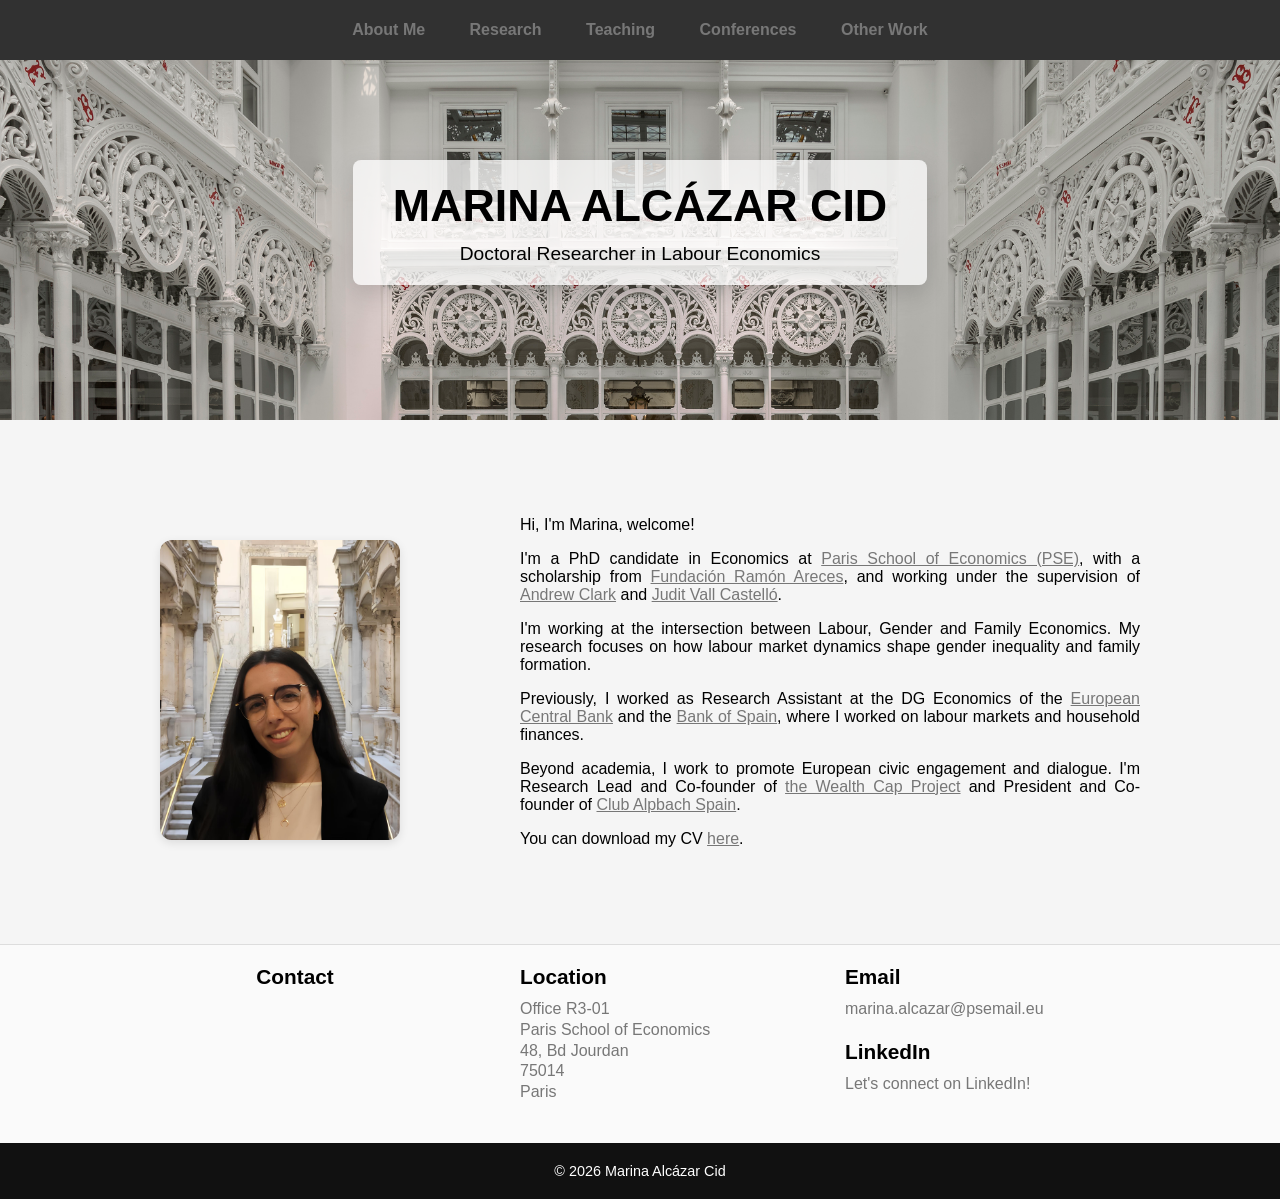
==== index.html @ e2432ca4 "Add files via upload Initial website" ====
<!DOCTYPE html>
<html lang="en">
<head>
    <meta charset="UTF-8">
    <meta name="viewport" content="width=device-width, initial-scale=1.0">
    <link rel="icon" type="image/png" href="images/logo.png">
    <title>Marina Alcázar Cid</title>
    <meta name="description" content="I'm a PhD candidate in Economics at Paris School of Economics. I'm working at the intersection between Labour, Gender and Family Economics. My research focuses on how labour market dynamics shape gender inequality and family formation.">
    <link rel="stylesheet" href="style.css">
</head>
<body>

    <nav>
        <a href="index.html">About Me</a>
        <a href="research.html">Research</a>
        <a href="teaching.html">Teaching</a>
        <a href="conferences.html">Conferences</a>
        <a href="other-work.html">Other Work</a>
    </nav>

    <header>
         <div class="header-box">
        <h1>MARINA ALCÁZAR CID</h1>
        <p>Doctoral Researcher in Labour Economics</p>
        </div>
    </header>

<div class="about-container">

    <aside class="sidebar">

        <img src="images/foto corp.jpg" alt="Marina Alcázar" class="profile-pic">

    </aside>

    <main class="about-content">

        <p>Hi, I'm Marina, welcome!</p>

        <p>I'm a PhD candidate in Economics at
            <a href="https://www.parisschoolofeconomics.eu/en/persons/marina-alcazar-cid/" target="_blank" rel="noopener noreferrer">Paris School of Economics (PSE)</a>,
            with a scholarship from
            <a href="https://www.fundacionareces.es/fundacionareces/es/" target="_blank" rel="noopener noreferrer">Fundación Ramón Areces</a>,
            and working under the supervision of
            <a href="https://www.parisschoolofeconomics.com/clark-andrew/" target="_blank" rel="noopener noreferrer">Andrew Clark</a> and
            <a href="https://www.juditvall.com/" target="_blank" rel="noopener noreferrer">Judit Vall Castelló</a>.
        </p>

        <p>I'm working at the intersection between Labour, Gender and Family Economics. My research focuses on how labour market dynamics shape gender inequality and family formation.</p>

        <p>Previously, I worked as Research Assistant at the DG Economics of the
            <a href="https://www.ecb.europa.eu/home/html/index.en.html" target="_blank" rel="noopener noreferrer">European Central Bank</a>
            and the
            <a href="https://www.bde.es/wbe/en/" target="_blank" rel="noopener noreferrer">Bank of Spain</a>,
            where I worked on labour markets and household finances.
        </p>

        <p>Beyond academia, I work to promote European civic engagement and dialogue. I'm Research Lead and Co-founder of
            <a href="https://wealthcapproject.org/" target="_blank" rel="noopener noreferrer">the Wealth Cap Project</a>
            and President and Co-founder of
            <a href="https://clubalpbachspain.org/" target="_blank" rel="noopener noreferrer">Club Alpbach Spain</a>.
        </p>

        <p>
            You can download my CV
            <a href="CV_2026_AlcazarCid.pdf" target="_blank" rel="noopener noreferrer">here</a>.
        </p>

    </main>

</div>

<footer class="footer">

    <div class="footer-container">

        <div class="footer-title">
            <h2>Contact</h2>
        </div>

        <div class="footer-column">
            <h3>Location</h3>

            <p>
                Office R3-01<br>
                Paris School of Economics<br>
                48, Bd Jourdan<br>
                75014<br>
                Paris
            </p>
        </div>

        <div class="footer-column">
            <h3>Email</h3>

            <p>
                <a href="mailto:marina.alcazar@psemail.eu">
                    marina.alcazar@psemail.eu
                </a>
            </p>

            <h3 class="footer-subheading">LinkedIn</h3>

             <p>
                <a href="https://www.linkedin.com/in/marina-alcazar-cid/"
                 target="_blank"
                 rel="noopener noreferrer">
                 Let's connect on LinkedIn!
                </a>
             </p>

        </div>

    </div>

    <div class="copyright">
        © 2026 Marina Alcázar Cid
    </div>

</footer>

</body>
</html>
---- style.css ----
body {
    margin: 0;
    font-family: Arial, Helvetica, sans-serif;
    background: #f5f5f5;
    color: black;
}

/* ==========================
   HEADER
========================== */

header {
    margin-top: 60px;

    background-image: url("images/bde.jpg");
    background-size: cover;
    background-position: top center;
    background-repeat: no-repeat;

    color: black;
    text-align: center;
    height: 160px;
    padding: 100px 0;
}

.header-box {
    display: inline-block;

    background: rgba(255, 255, 255, 0.75);

    padding: 20px 40px;

    border-radius: 8px;

    box-shadow: 0 8px 25px rgba(0, 0, 0, 0.15);
}

.header-box h1 {
    margin: 0;
    font-size: 2.8rem;
    color: black;
}

.header-box p {
    margin-top: 12px;
    margin-bottom: 0;

    color: black;

    font-size: 1.2rem;

    text-align: center;
}

/* ==========================
   MAIN CONTENT
========================== */

section {
    max-width: 900px;
    margin: 10px auto;
    padding: 20px;
}

.project {
    background: white;
    padding: 20px;
    border-radius: 10px;
    box-shadow: 0 3px 10px rgba(0,0,0,.1);

    text-align: justify;

    margin-bottom: 30px;   /* Space between boxes */
}

/* ==========================
   NAVIGATION
========================== */

nav {
    background-color: rgba(0, 0, 0, 0.8);
    position: fixed;
    top: 0;
    width: 100%;
    padding: 21px 0;
    text-align: center;
    z-index: 1000;
}

nav a {
    color: white;
    text-decoration: none;
    margin: 0 20px;
    font-weight: bold;
    transition: color 0.3s;
}

nav a:hover {
    color:  rgba(0, 0, 0, 0.8);
}

/* ==========================
    ABOUT ME
========================== */

.about-container {
    display: flex;
    max-width: 1000px;
    margin: 80px auto;
    gap: 100px;
    align-items: flex-start;
    text-align: justify;
}

.sidebar {
    width: 280px;
    text-align: center;
}

.about-content {
    flex: 1;
    text-align: justify;
}

.about-content h2 {
    margin-top: 0;
    margin-bottom: 20px;

    font-size: 2rem;
    font-weight: 400;
    color: #333;
}

.profile-pic {
    width: 240px;
    height: 300px;

    object-fit: cover;

    border-radius: 12px;          /* Rounded corners instead of a circle */

    box-shadow: 0 3px 10px rgba(0,0,0,.1);

    margin-top: 40px;
}

/* ==========================
   FOOTER
========================== */

.footer {
    margin-top: 20px;
    background: #fafafa;
    border-top: 1px solid #ddd;
}

/* Main footer container */
.footer-container {

    max-width: 1000px;
    margin: 0 auto;
    padding: 20px 0;

    display: grid;

    /* Contact | Location | Email */
    grid-template-columns: 350px 1fr 1fr;

    column-gap: 30px;

    align-items: start;
}

/* Contact column */
.footer-title {
    display: flex;
    justify-content: center;
    align-items: flex-start;

    transform: translateX(-20px);
}

/* All three headings have the same style */
.footer-title h2,
.footer-column h3 {
    margin: 0 0 10px 0;

    font-size: 1.3rem;
    font-weight: bold;
    color: black;

}

/* Footer text */
.footer-column p {
    margin: 0 0 20px 0;
    line-height: 1.3rem;
    color: #777;
    text-align: left;
}

/* Footer links */
.footer-column a {
    color: #777;
    text-decoration: none;
}

.footer-column a:hover {
    text-decoration: underline;
}

/* Copyright bar */

.copyright {
    background: #111;
    color: white;

    text-align: center;

    padding: 20px;

    font-size: 0.9rem;
}

/* ==========================
   SIDEBAR LINKS
========================== */

a,
a:visited,
a:hover,
a:active {
    color: #777 !important;
}

/* ==========================
   MOBILE
========================== */

@media (max-width: 768px) {

    /* ---------- General ---------- */

    body {
        font-size: 0.7rem;
        line-height: 1.6;
    }

    h2 {
        font-size: 1.2rem;
        font-weight: bold;
    }

    h3 {
        font-size: 0.9rem;
        font-weight: bold;
    }

    p,
    li {
        font-size: 0.7rem;
    }

    section {
        max-width: 100%;
        margin: 30px auto;
        padding: 0 30px;
    }

    /* ---------- Navigation ---------- */

    nav {
        padding: 12.2px 10px;      /* thinner navbar */
        display: flex;
        flex-wrap: wrap;
        justify-content: center;
        gap: 5px 20px;          /* row gap | column gap */
        line-height: 1.2;
    }

    nav a {
        flex: 0 0 28%;          /* three items per row */
        text-align: center;
        margin: 0;
        font-size: 0.8rem;
        white-space: nowrap;
    }

    /* ---------- Header ---------- */

   header {
        height: 160px;
        padding: 0;

        display: flex;
        justify-content: center;
        align-items: flex-start;

        background-position: top;
        background-size: cover;
    }

    .header-box {
        width: 80%;
        max-width: 280px;
        margin: 0 auto;
        padding: 10px 16px;
        text-align: center;
        margin-top: 30px;
    }

    .header-box h1 {
        font-size: 1.4rem !important;
        margin: 0 0 6px;
        text-align: center;
    }

    .header-box p {
        font-size: 0.7rem !important;
        line-height: 1.2;
        margin: 0;
        text-align: center;
    }

    /* ---------- About Me ---------- */

    .about-container {
        flex-direction: column;
        gap: 35px;
        margin: 40px auto;
    }

    .sidebar {
        width: 100%;
        display: flex;
        justify-content: center;
        padding-top: 0;
    }

    .profile-pic {
        width: 220px;
        height: auto;
        margin-top: 0;
    }

    .about-content {
        width: 100%;
        max-width: 500px;
        margin: 0 auto;
        padding: 0 35px;
        box-sizing: border-box;
    }

    .about-content h2 {
        text-align: center;
        margin-bottom: 25px;
    }

    /* ---------- Projects ---------- */

    .project {
        padding: 22px;
        margin-bottom: 25px;
    }

    .project h3 {
        font-size: 0.7rem;
    }

    .project p,
    .project li {
        font-size: 0.7rem;
    }

    /* ---------- Footer ---------- */

    .footer-container {
        grid-template-columns: 1fr;
        row-gap: 15px;
        padding: 20px 30px;
    }

    .footer-title {
    display: flex;
    justify-content: flex-start;

    transform: translateX(+1px);
    }

    .footer-title h2 {
    margin: 0 0 12px 0;
    text-align: left;
    }

    .footer-column h3 {
        font-size: 0.7rem;
    }

    .footer-column p,
    .footer-column a {
        font-size: 0.7rem;
    }

    .copyright {
        padding: 18px;
        font-size: 0.7rem;
    }

}
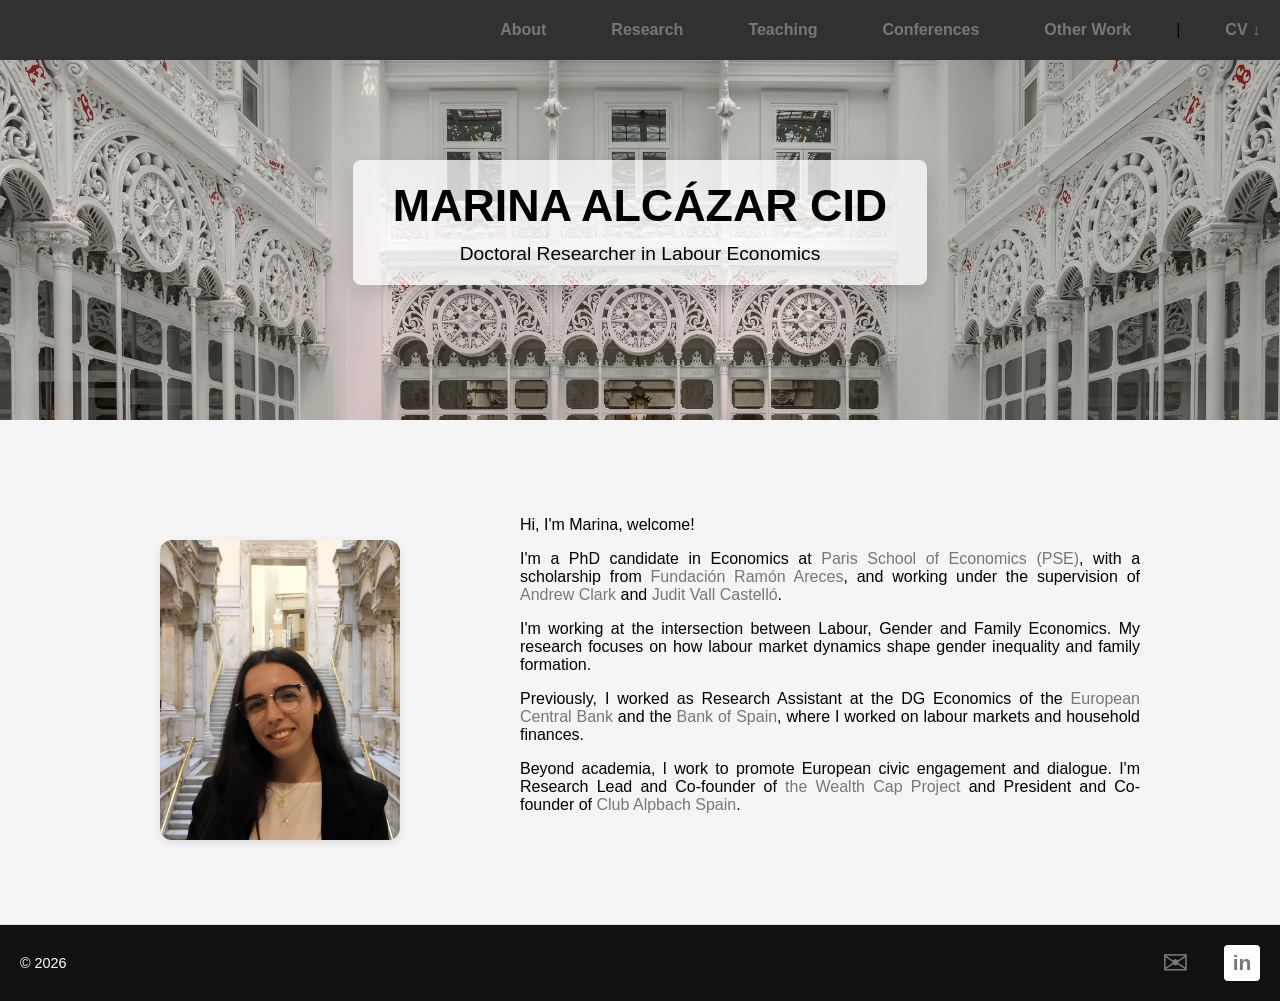
==== commit 0ffcda03: "Add files via upload" ====
--- a/index.html
+++ b/index.html
@@ -7,16 +7,23 @@
     <title>Marina Alcázar Cid</title>
     <meta name="description" content="I'm a PhD candidate in Economics at Paris School of Economics. I'm working at the intersection between Labour, Gender and Family Economics. My research focuses on how labour market dynamics shape gender inequality and family formation.">
     <link rel="stylesheet" href="style.css">
+    <link rel="stylesheet" href="https://cdnjs.cloudflare.com/ajax/libs/font-awesome/6.5.0/css/all.min.css">
 </head>
 <body>
 
-    <nav>
-        <a href="index.html">About Me</a>
-        <a href="research.html">Research</a>
-        <a href="teaching.html">Teaching</a>
-        <a href="conferences.html">Conferences</a>
-        <a href="other-work.html">Other Work</a>
-    </nav>
+<nav class="navigation">
+    <a class="site-name"></a>
+
+    <a href="#about" class="nav-link active">About</a>
+    <a href="#research" class="nav-link">Research</a>
+    <a href="#teaching" class="nav-link">Teaching</a>
+    <a href="#conferences" class="nav-link">Conferences</a>
+    <a href="#other-work" class="nav-link">Other Work</a>
+
+    <span class="nav-separator">|</span>
+
+    <a href="CV_2026_AlcazarCid.pdf" class="cv-link" download>CV ↓</a>
+</nav>
 
     <header>
          <div class="header-box">
@@ -61,61 +68,30 @@
             <a href="https://clubalpbachspain.org/" target="_blank" rel="noopener noreferrer">Club Alpbach Spain</a>.
         </p>
 
-        <p>
-            You can download my CV
-            <a href="CV_2026_AlcazarCid.pdf" target="_blank" rel="noopener noreferrer">here</a>.
-        </p>
-
     </main>
 
 </div>
 
 <footer class="footer">
 
-    <div class="footer-container">
+<div class="copyright">
+    © 2026 
 
-        <div class="footer-title">
-            <h2>Contact</h2>
-        </div>
+    <a href="mailto:marina.alcazar@psemail.eu"
+       class="email-icon"
+       aria-label="Email">
+        ✉
+    </a>
 
-        <div class="footer-column">
-            <h3>Location</h3>
+    <a href="https://www.linkedin.com/in/marina-alcazar-cid/"
+       target="_blank"
+       rel="noopener noreferrer"
+       class="linkedin-icon"
+       aria-label="LinkedIn">
+        in
+    </a>
 
-            <p>
-                Office R3-01<br>
-                Paris School of Economics<br>
-                48, Bd Jourdan<br>
-                75014<br>
-                Paris
-            </p>
-        </div>
-
-        <div class="footer-column">
-            <h3>Email</h3>
-
-            <p>
-                <a href="mailto:marina.alcazar@psemail.eu">
-                    marina.alcazar@psemail.eu
-                </a>
-            </p>
-
-            <h3 class="footer-subheading">LinkedIn</h3>
-
-             <p>
-                <a href="https://www.linkedin.com/in/marina-alcazar-cid/"
-                 target="_blank"
-                 rel="noopener noreferrer">
-                 Let's connect on LinkedIn!
-                </a>
-             </p>
-
-        </div>
-
-    </div>
-
-    <div class="copyright">
-        © 2026 Marina Alcázar Cid
-    </div>
+</div>
 
 </footer>
 
--- a/style.css
+++ b/style.css
@@ -3,6 +3,13 @@
     font-family: Arial, Helvetica, sans-serif;
     background: #f5f5f5;
     color: black;
+
+a,
+a:visited,
+a:hover,
+a:active {
+    text-decoration: none !important;
+}
 }
 
 /* ==========================
@@ -99,6 +106,18 @@
     color:  rgba(0, 0, 0, 0.8);
 }
 
+.navigation {
+    display: flex;
+    align-items: center;
+    gap: 25px;
+    width: 100%;
+}
+
+.site-name {
+    margin-right: auto;
+}
+
+
 /* ==========================
     ABOUT ME
 ========================== */
@@ -144,6 +163,24 @@
     margin-top: 40px;
 }
 
+/* ---------- Bullet points ---------- */
+
+.project ul li {
+    margin-bottom: 12px;
+}
+
+.project ul ul li {
+    margin-bottom: 12px;
+}
+
+.project > ul > li > ul {
+    margin-top: 12px;
+}
+
+.project .report-link {
+    display: inline-block;
+    margin-top: 12px;
+}
 /* ==========================
    FOOTER
 ========================== */
@@ -214,12 +251,46 @@
 .copyright {
     background: #111;
     color: white;
-
-    text-align: center;
-
+    display: flex;
+    align-items: center;
     padding: 20px;
-
+    gap: 30px;
     font-size: 0.9rem;
+}
+
+/* Both icons */
+.email-icon,
+.linkedin-icon {
+    display: inline-flex;
+    align-items: center;
+    justify-content: center;
+    width: 36px;
+    height: 36px;
+    box-sizing: border-box;
+    text-decoration: none;
+    flex-shrink: 0;
+}
+
+/* Email */
+.email-icon {
+    font-size: 32px;
+    color: white;
+    margin-left: auto;
+}
+
+/* LinkedIn */
+.linkedin-icon {
+    background-color: white;
+    color: black;
+    font-size: 21px;
+    font-weight: bold;
+    border-radius: 4px;
+    margin-left: 1px;
+}
+
+.email-icon:hover,
+.linkedin-icon:hover {
+    opacity: 0.7;
 }
 
 /* ==========================
@@ -372,6 +443,13 @@
         font-size: 0.7rem;
     }
 
+    /* ---------- Teaching ---------- */
+   
+    .teaching-section {
+        min-height: 65vh;
+    }
+
+
     /* ---------- Footer ---------- */
 
     .footer-container {
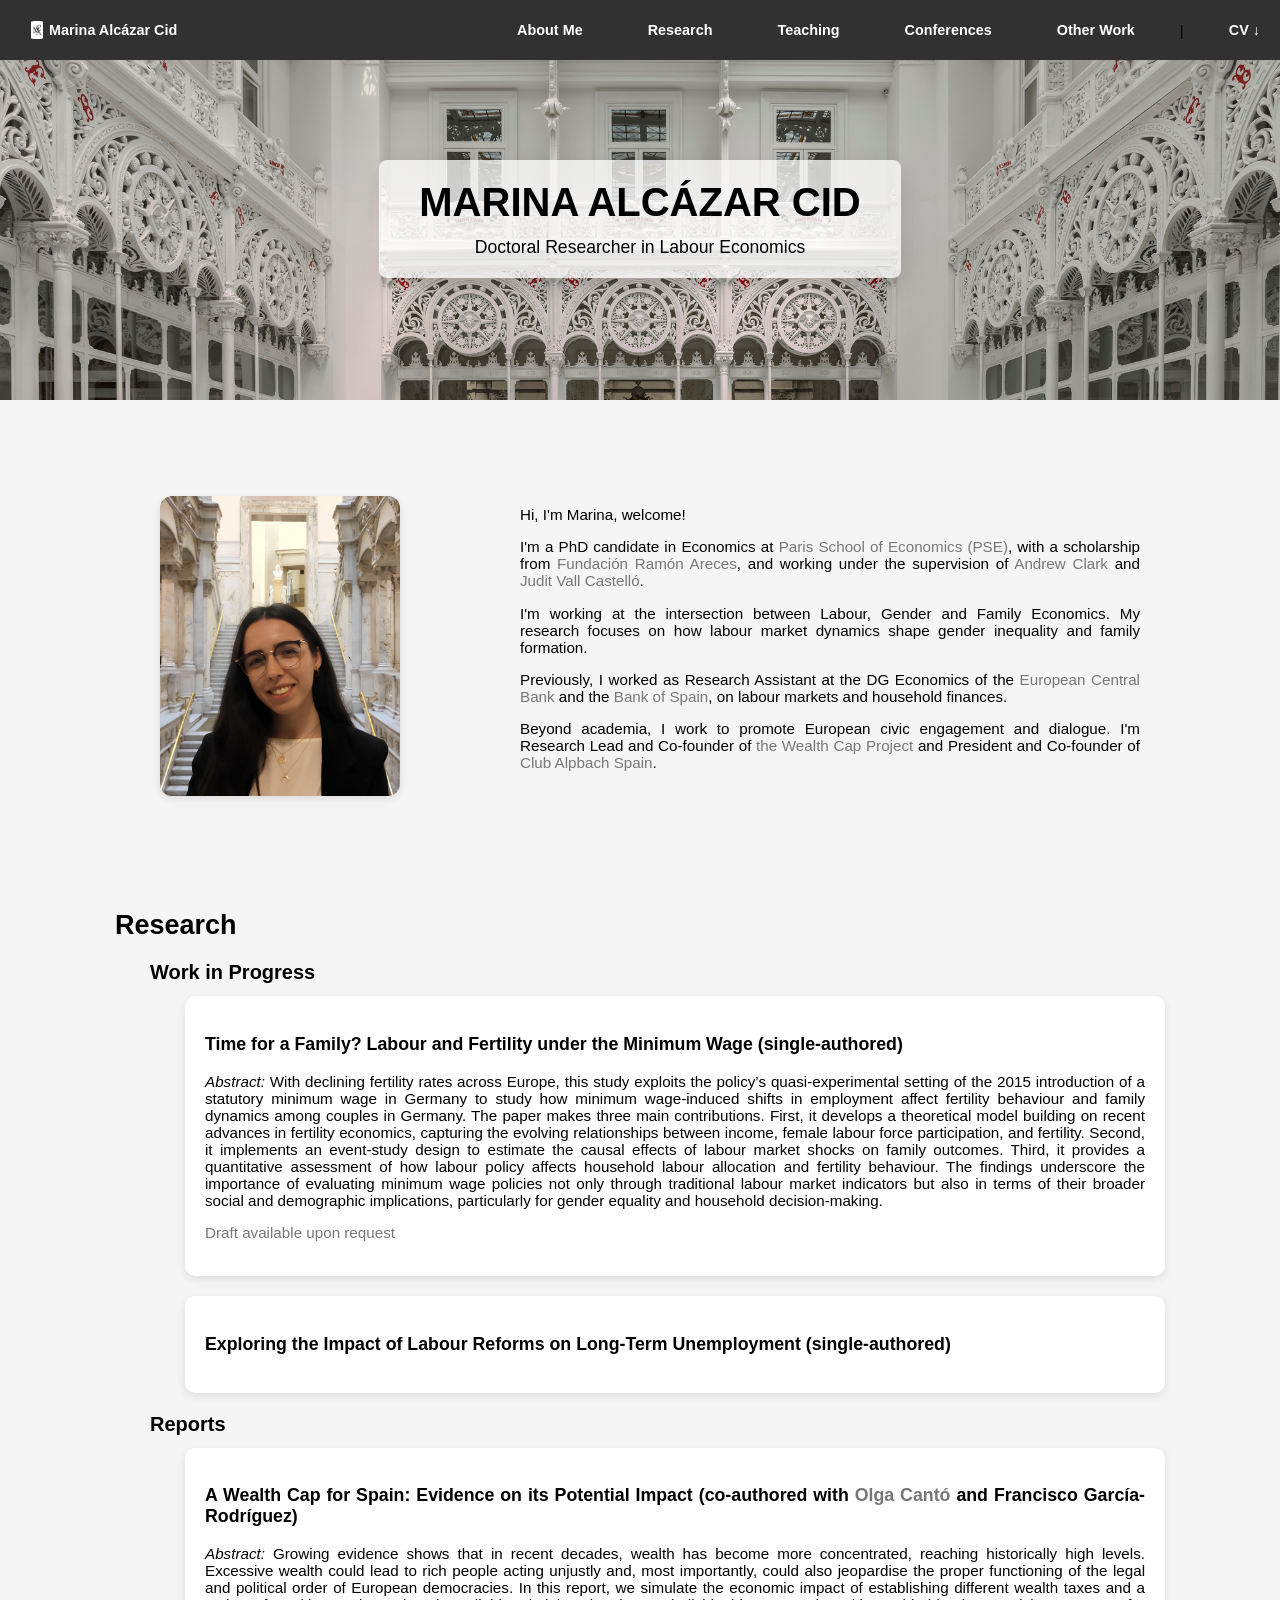
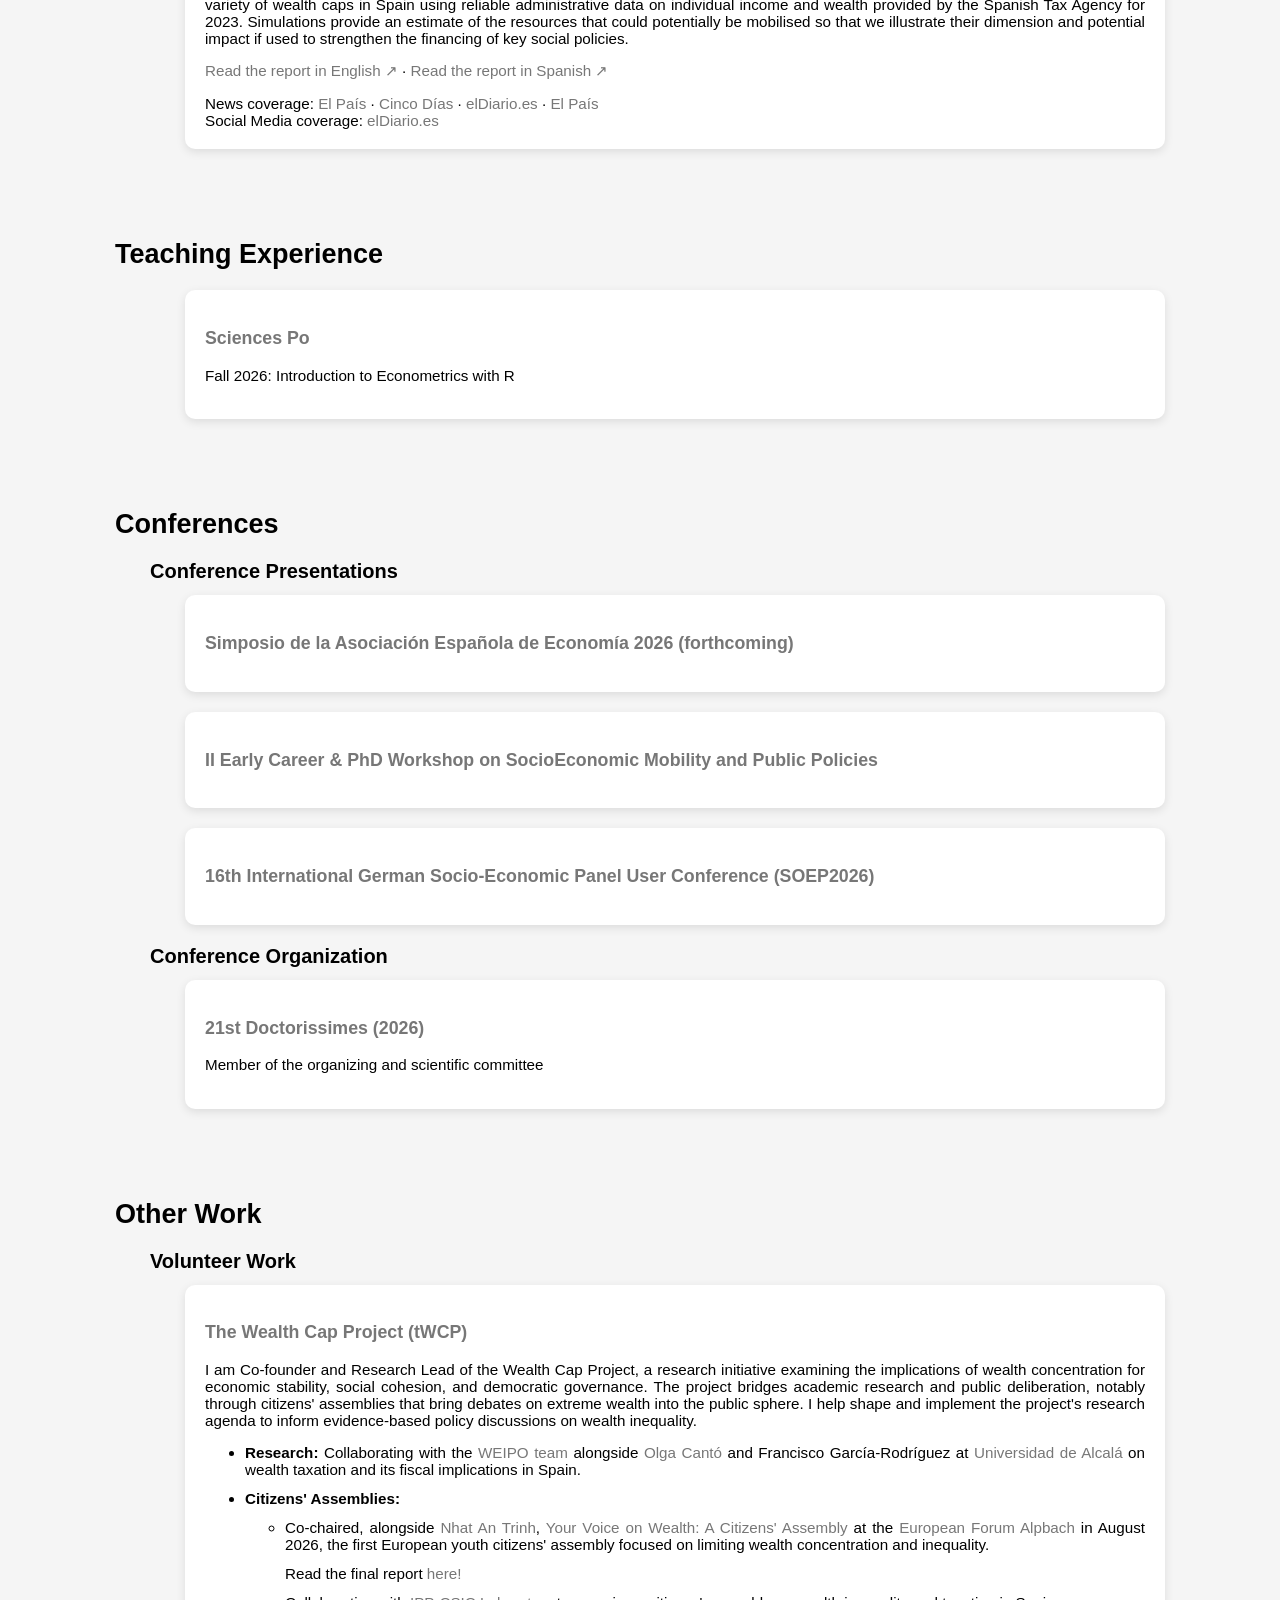
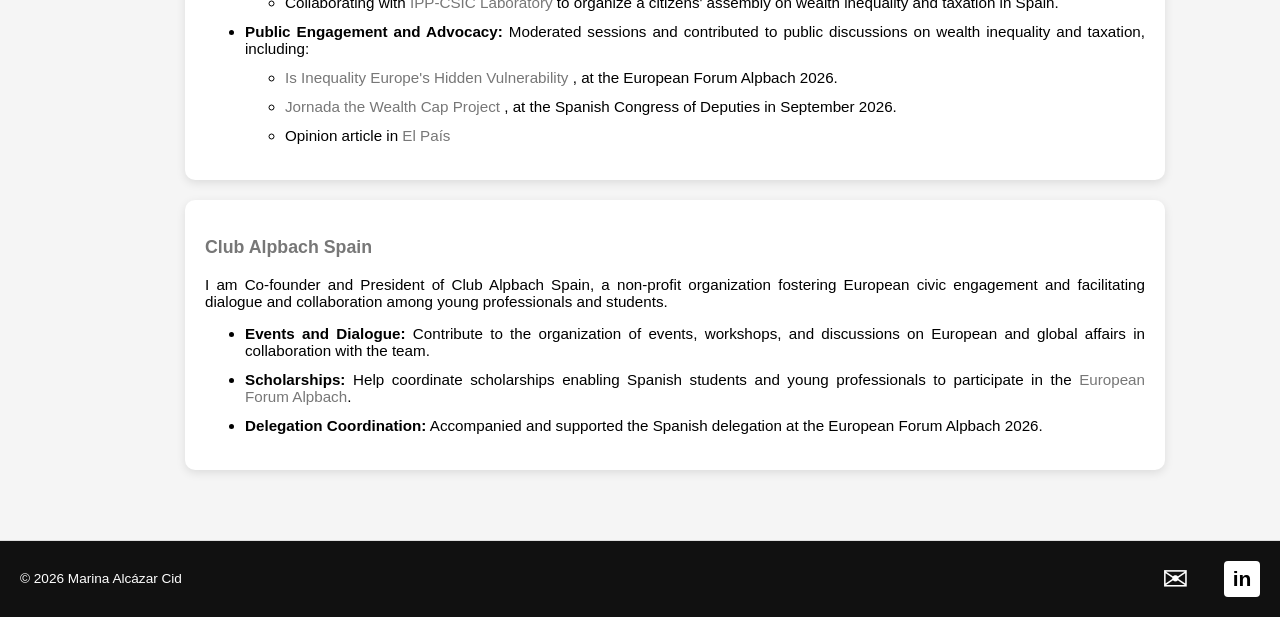
==== commit 322bde76: "Add files via upload" ====
--- a/index.html
+++ b/index.html
@@ -3,18 +3,31 @@
 <head>
     <meta charset="UTF-8">
     <meta name="viewport" content="width=device-width, initial-scale=1.0">
+
     <link rel="icon" type="image/png" href="images/logo.png">
+
     <title>Marina Alcázar Cid</title>
+
     <meta name="description" content="I'm a PhD candidate in Economics at Paris School of Economics. I'm working at the intersection between Labour, Gender and Family Economics. My research focuses on how labour market dynamics shape gender inequality and family formation.">
+
     <link rel="stylesheet" href="style.css">
+
     <link rel="stylesheet" href="https://cdnjs.cloudflare.com/ajax/libs/font-awesome/6.5.0/css/all.min.css">
 </head>
+
 <body>
 
+<!-- NAVIGATION -->
+
 <nav class="navigation">
+    <a class="site-logo">
+            <img src="images/logo.png" alt="Logo">
+            Marina Alcázar Cid
+    </a>
+
     <a class="site-name"></a>
 
-    <a href="#about" class="nav-link active">About</a>
+    <a href="#about" class="nav-link active">About Me</a>
     <a href="#research" class="nav-link">Research</a>
     <a href="#teaching" class="nav-link">Teaching</a>
     <a href="#conferences" class="nav-link">Conferences</a>
@@ -25,75 +38,474 @@
     <a href="CV_2026_AlcazarCid.pdf" class="cv-link" download>CV ↓</a>
 </nav>
 
-    <header>
-         <div class="header-box">
+
+<!-- MAIN HEADER -->
+
+<header>
+    <div class="header-box">
         <h1>MARINA ALCÁZAR CID</h1>
         <p>Doctoral Researcher in Labour Economics</p>
+    </div>
+</header>
+
+
+<!-- ABOUT -->
+
+<section id="about" class="about-container">
+
+    <aside class="sidebar">
+
+        <img src="images/foto corp.jpg"
+             alt="Marina Alcázar"
+             class="profile-pic">
+
+    </aside>
+
+    <main class="about-content">
+
+        <p>Hi, I'm Marina, welcome!</p>
+
+        <p>
+            I'm a PhD candidate in Economics at
+            <a href="https://www.parisschoolofeconomics.eu/en/persons/marina-alcazar-cid/"
+               target="_blank" rel="noopener noreferrer">Paris School of Economics (PSE)</a>,
+            with a scholarship from
+            <a href="https://www.fundacionareces.es/fundacionareces/es/"
+               target="_blank" rel="noopener noreferrer">Fundación Ramón Areces</a>,
+            and working under the supervision of
+            <a href="https://www.parisschoolofeconomics.com/clark-andrew/"
+               target="_blank" rel="noopener noreferrer">Andrew Clark</a> and
+            <a href="https://www.juditvall.com/"
+               target="_blank" rel="noopener noreferrer">Judit Vall Castelló</a>.
+        </p>
+
+        <p>
+            I'm working at the intersection between Labour, Gender and Family Economics.
+            My research focuses on how labour market dynamics shape gender inequality
+            and family formation.
+        </p>
+
+        <p>
+            Previously, I worked as Research Assistant at the DG Economics of the
+            <a href="https://www.ecb.europa.eu/home/html/index.en.html"
+               target="_blank" rel="noopener noreferrer">European Central Bank</a>
+            and the
+            <a href="https://www.bde.es/wbe/en/"
+               target="_blank" rel="noopener noreferrer">Bank of Spain</a>,
+            on labour markets and household finances.
+        </p>
+
+        <p>
+            Beyond academia, I work to promote European civic engagement and dialogue.
+            I'm Research Lead and Co-founder of
+            <a href="https://wealthcapproject.org/"
+               target="_blank" rel="noopener noreferrer">the Wealth Cap Project</a>
+            and President and Co-founder of
+            <a href="https://clubalpbachspain.org/"
+               target="_blank" rel="noopener noreferrer">Club Alpbach Spain</a>.
+        </p>
+
+    </main>
+
+</section>
+
+
+<!-- RESEARCH -->
+
+<section id="research" class="content-section">
+
+    <h1>Research</h1>
+
+    <h2>Work in Progress</h2>
+
+    <div class="project">
+
+        <h3>Time for a Family? Labour and Fertility under the Minimum Wage (single-authored)</h3>
+
+        <p>
+            <em>Abstract:</em> With declining fertility rates across Europe, this study exploits the policy’s quasi-experimental setting of the 2015 introduction of a statutory minimum wage in Germany to study how minimum wage-induced shifts in employment affect fertility behaviour and family dynamics among couples in Germany. The paper makes three main contributions. First, it develops a theoretical model building on recent advances in fertility economics, capturing the evolving relationships between income, female labour force participation, and fertility. Second, it implements an event-study design to estimate the causal effects of labour market shocks on family outcomes. Third, it provides a quantitative assessment of how labour policy affects household labour allocation and fertility behaviour. The findings underscore the importance of evaluating minimum wage policies not only through traditional labour market indicators but also in terms of their broader social and demographic implications, particularly for gender equality and household decision-making.
+        </p>
+
+        <p>
+            <a href="mailto:marina.alcazar@psemail.eu">
+                Draft available upon request
+            </a>
+        </p>
+
+    </div>
+
+
+    <div class="project">
+
+        <h3>Exploring the Impact of Labour Reforms on Long-Term Unemployment (single-authored)</h3>
+
+    </div>
+
+
+    <h2>Reports</h2>
+
+    <div class="project">
+
+        <h3>
+            A Wealth Cap for Spain: Evidence on its Potential Impact
+            (co-authored with
+            <a href="https://sites.google.com/view/olgacantosanchez/about-me"
+               target="_blank" rel="noopener noreferrer">Olga Cantó</a>
+            and Francisco García-Rodríguez)
+        </h3>
+
+        <p>
+            <em>Abstract:</em> Growing evidence shows that in recent decades,
+            wealth has become more concentrated, reaching historically high levels.
+            Excessive wealth could lead to rich people acting unjustly and,
+            most importantly, could also jeopardise the proper functioning of the
+            legal and political order of European democracies. In this report, we
+            simulate the economic impact of establishing different wealth taxes and
+            a variety of wealth caps in Spain using reliable administrative data on
+            individual income and wealth provided by the Spanish Tax Agency for 2023.
+            Simulations provide an estimate of the resources that could potentially
+            be mobilised so that we illustrate their dimension and potential impact
+            if used to strengthen the financing of key social policies.
+        </p>
+
+        <div class="report-links">
+
+            <div class="report-versions">
+
+                <p>
+                    <a class="read-report"
+                       href="https://wealthcapproject.org/reports/a-wealth-cap-for-spain-en.pdf"
+                       target="_blank" rel="noopener noreferrer">
+                        Read the report in English <span>↗</span>
+                    </a>
+
+                    <span class="separator">·</span>
+
+                    <a class="read-report"
+                       href="https://wealthcapproject.org/reports/a-wealth-cap-for-spain-es.pdf"
+                       target="_blank" rel="noopener noreferrer">
+                        Read the report in Spanish <span>↗</span>
+                    </a>
+                </p>
+
+            </div>
+
+
+            <div class="media">
+
+                <span class="media-label">News coverage:</span>
+
+                <a href="https://elpais.com/economia/2026-09-17/reinventar-la-imposicion-fiscal-a-los-ricos-para-recaudar-hasta-350000-millones-de-euros.html"
+                   target="_blank" rel="noopener noreferrer">El País</a>
+
+                <span class="separator">·</span>
+
+                <a href="https://www.pressreader.com/spain/cinco-dias-2248/20260918/page/21"
+                   target="_blank" rel="noopener noreferrer">Cinco Días</a>
+
+                <span class="separator">·</span>
+
+                <a href="https://www.eldiario.es/economia/tope-riqueza-movilizaria-350-000-millones-euros-doble-espana-gasta-pensiones-ano_1_13525933.html"
+                   target="_blank" rel="noopener noreferrer">elDiario.es</a>
+
+                <span class="separator">·</span>
+
+                <a href="https://elpais.com/economia/2026-09-21/la-politica-desempolva-el-debate-sobre-los-impuestos-a-los-superricos.html"
+                   target="_blank" rel="noopener noreferrer">El País</a>
+
+            </div>
+
+
+            <div class="media">
+
+                <span class="media-label">Social Media coverage:</span>
+
+                <a href="https://www.linkedin.com/posts/un-tope-a-la-riqueza-movilizar%C3%A1-350000-share-7508045396078686208-mxNF/"
+                   target="_blank" rel="noopener noreferrer">elDiario.es</a>
+
+            </div>
+
         </div>
-    </header>
-
-<div class="about-container">
-
-    <aside class="sidebar">
-
-        <img src="images/foto corp.jpg" alt="Marina Alcázar" class="profile-pic">
-
-    </aside>
-
-    <main class="about-content">
-
-        <p>Hi, I'm Marina, welcome!</p>
-
-        <p>I'm a PhD candidate in Economics at
-            <a href="https://www.parisschoolofeconomics.eu/en/persons/marina-alcazar-cid/" target="_blank" rel="noopener noreferrer">Paris School of Economics (PSE)</a>,
-            with a scholarship from
-            <a href="https://www.fundacionareces.es/fundacionareces/es/" target="_blank" rel="noopener noreferrer">Fundación Ramón Areces</a>,
-            and working under the supervision of
-            <a href="https://www.parisschoolofeconomics.com/clark-andrew/" target="_blank" rel="noopener noreferrer">Andrew Clark</a> and
-            <a href="https://www.juditvall.com/" target="_blank" rel="noopener noreferrer">Judit Vall Castelló</a>.
-        </p>
-
-        <p>I'm working at the intersection between Labour, Gender and Family Economics. My research focuses on how labour market dynamics shape gender inequality and family formation.</p>
-
-        <p>Previously, I worked as Research Assistant at the DG Economics of the
-            <a href="https://www.ecb.europa.eu/home/html/index.en.html" target="_blank" rel="noopener noreferrer">European Central Bank</a>
-            and the
-            <a href="https://www.bde.es/wbe/en/" target="_blank" rel="noopener noreferrer">Bank of Spain</a>,
-            where I worked on labour markets and household finances.
-        </p>
-
-        <p>Beyond academia, I work to promote European civic engagement and dialogue. I'm Research Lead and Co-founder of
-            <a href="https://wealthcapproject.org/" target="_blank" rel="noopener noreferrer">the Wealth Cap Project</a>
-            and President and Co-founder of
-            <a href="https://clubalpbachspain.org/" target="_blank" rel="noopener noreferrer">Club Alpbach Spain</a>.
-        </p>
-
-    </main>
-
-</div>
+
+    </div>
+
+</section>
+
+
+<!-- TEACHING -->
+
+<section id="teaching" class="content-section teaching-section">
+
+    <h1>Teaching Experience</h1>
+
+    <div class="project">
+
+        <h3>
+            <a href="https://www.sciencespo.fr/en/"
+               target="_blank" rel="noopener noreferrer">
+                Sciences Po
+            </a>
+        </h3>
+
+        <p>Fall 2026: Introduction to Econometrics with R</p>
+
+    </div>
+
+</section>
+
+
+<!-- CONFERENCES -->
+
+<section id="conferences" class="content-section">
+
+    <h1>Conferences</h1>
+
+    <h2>Conference Presentations</h2>
+
+    <div class="project">
+
+        <h3>
+            <a href="https://asesec.org/simposio-de-la-asociacion-espanola-de-economia/"
+               target="_blank" rel="noopener noreferrer">
+                Simposio de la Asociación Española de Economía 2026 (forthcoming)
+            </a>
+        </h3>
+
+    </div>
+
+
+    <div class="project">
+
+        <h3>
+            <a href="https://sites.google.com/view/weipo-uah/workshops?authuser=0#h.w8nllyrxzfh0"
+               target="_blank" rel="noopener noreferrer">
+                II Early Career & PhD Workshop on SocioEconomic Mobility and Public Policies
+            </a>
+        </h3>
+
+    </div>
+
+
+    <div class="project">
+
+        <h3>
+            <a href="https://www.diw.de/en/diw_01.c.982228.en/events/soep_2026_____16th_international_german_socio-economic_panel_user_conference.html"
+               target="_blank" rel="noopener noreferrer">
+                16th International German Socio-Economic Panel User Conference (SOEP2026)
+            </a>
+        </h3>
+
+    </div>
+
+
+    <h2>Conference Organization</h2>
+
+    <div class="project">
+
+        <h3>
+            <a href="https://sites.google.com/site/doctorissimes3/"
+               target="_blank" rel="noopener noreferrer">
+                21st Doctorissimes (2026)
+            </a>
+        </h3>
+
+        <p>Member of the organizing and scientific committee</p>
+
+    </div>
+
+</section>
+
+
+<!-- OTHER WORK -->
+
+<section id="other-work" class="content-section">
+
+    <h1>Other Work</h1>
+
+    <h2>Volunteer Work</h2>
+
+    <div class="project">
+
+        <h3>
+            <a href="https://wealthcapproject.org/"
+               target="_blank" rel="noopener noreferrer">
+                The Wealth Cap Project (tWCP)
+            </a>
+        </h3>
+
+        <p>
+            I am Co-founder and Research Lead of the Wealth Cap Project, a research
+            initiative examining the implications of wealth concentration for
+            economic stability, social cohesion, and democratic governance.
+            The project bridges academic research and public deliberation,
+            notably through citizens' assemblies that bring debates on extreme
+            wealth into the public sphere. I help shape and implement the project's
+            research agenda to inform evidence-based policy discussions on
+            wealth inequality.
+        </p>
+
+        <ul>
+
+            <li>
+                <strong>Research:</strong> Collaborating with the
+                <a href="https://sites.google.com/view/weipo-uah"
+                   target="_blank" rel="noopener noreferrer">WEIPO team</a>
+                alongside
+                <a href="https://sites.google.com/view/olgacantosanchez/about-me"
+                   target="_blank" rel="noopener noreferrer">Olga Cantó</a>
+                and Francisco García-Rodríguez at
+                <a href="https://www.uah.es/en/"
+                   target="_blank" rel="noopener noreferrer">Universidad de Alcalá</a>
+                on wealth taxation and its fiscal implications in Spain.
+            </li>
+
+
+            <li>
+                <strong>Citizens' Assemblies:</strong>
+
+                <ul>
+
+                    <li>
+                        Co-chaired, alongside
+                        <a href="https://natrinh.github.io/"
+                           target="_blank" rel="noopener noreferrer">Nhat An Trinh</a>,
+                        <a href="https://www.alpbach.org/sessions/your-voice-on-wealth-a-citizens-assembly-2"
+                           target="_blank" rel="noopener noreferrer">Your Voice on Wealth: A Citizens' Assembly</a>
+                        at the
+                        <a href="https://www.alpbach.org/"
+                           target="_blank" rel="noopener noreferrer">European Forum Alpbach</a>
+                        in August 2026, the first European youth citizens' assembly
+                        focused on limiting wealth concentration and inequality.
+
+                        <br>
+
+                        Read the final report
+                        <a class="report-link"
+                           href="https://wealthcapproject.org/reports/your-voice-on-wealth.pdf"
+                           target="_blank" rel="noopener noreferrer">here!</a>
+                    </li>
+
+                    <li>
+                        Collaborating with
+                        <a href="https://ipp.csic.es/es/article/ipp-csic-pone-marcha-laboratorio-ciudadano-construir-nuevas-propuestas-politicas-publicas"
+                           target="_blank" rel="noopener noreferrer">IPP-CSIC Laboratory</a>
+                        to organize a citizens' assembly on wealth inequality
+                        and taxation in Spain.
+                    </li>
+
+                </ul>
+
+            </li>
+
+
+            <li>
+                <strong>Public Engagement and Advocacy:</strong>
+                Moderated sessions and contributed to public discussions on
+                wealth inequality and taxation, including:
+
+                <ul>
+
+                    <li>
+                        <a href="https://www.alpbach.org/speakers/alcazar-cid-marina#monday-31-august"
+                           target="_blank" rel="noopener noreferrer">
+                            Is Inequality Europe's Hidden Vulnerability
+                        </a>,
+                        at the European Forum Alpbach 2026.
+                    </li>
+
+                    <li>
+                        <a href="https://app.congreso.es/AudiovisualCongreso/audiovisualdetalledisponible?codOrgano=497&codSesion=693&idLegislaturaElegida=15&fechaSesion=21/09/2026"
+                           target="_blank" rel="noopener noreferrer">
+                            Jornada the Wealth Cap Project
+                        </a>,
+                        at the Spanish Congress of Deputies in September 2026.
+                    </li>
+
+                    <li>
+                        Opinion article in
+                        <a href="https://elpais.com/economia/2026-11-21/la-gente-quiere-volver-a-hablar-de-impuestos.html"
+                           target="_blank" rel="noopener noreferrer">El País</a>
+                    </li>
+
+                </ul>
+
+            </li>
+
+        </ul>
+
+    </div>
+
+
+    <div class="project">
+
+        <h3>
+            <a href="https://clubalpbachspain.org/"
+               target="_blank" rel="noopener noreferrer">
+                Club Alpbach Spain
+            </a>
+        </h3>
+
+        <p>
+            I am Co-founder and President of Club Alpbach Spain, a non-profit
+            organization fostering European civic engagement and facilitating
+            dialogue and collaboration among young professionals and students.
+        </p>
+
+        <ul>
+
+            <li>
+                <strong>Events and Dialogue:</strong>
+                Contribute to the organization of events, workshops, and discussions
+                on European and global affairs in collaboration with the team.
+            </li>
+
+            <li>
+                <strong>Scholarships:</strong>
+                Help coordinate scholarships enabling Spanish students and young
+                professionals to participate in the
+                <a href="https://www.alpbach.org/en/"
+                   target="_blank" rel="noopener noreferrer">European Forum Alpbach</a>.
+            </li>
+
+            <li>
+                <strong>Delegation Coordination:</strong>
+                Accompanied and supported the Spanish delegation at the European
+                Forum Alpbach 2026.
+            </li>
+
+        </ul>
+
+    </div>
+
+</section>
+
+
+<!-- FOOTER -->
 
 <footer class="footer">
 
-<div class="copyright">
-    © 2026 
-
-    <a href="mailto:marina.alcazar@psemail.eu"
-       class="email-icon"
-       aria-label="Email">
-        ✉
-    </a>
-
-    <a href="https://www.linkedin.com/in/marina-alcazar-cid/"
-       target="_blank"
-       rel="noopener noreferrer"
-       class="linkedin-icon"
-       aria-label="LinkedIn">
-        in
-    </a>
-
-</div>
+    <div class="copyright">
+
+        © 2026 Marina Alcázar Cid
+
+        <a href="mailto:marina.alcazar@psemail.eu"
+           class="email-icon"
+           aria-label="Email">
+            ✉
+        </a>
+
+        <a href="https://www.linkedin.com/in/marina-alcazar-cid/"
+           target="_blank"
+           rel="noopener noreferrer"
+           class="linkedin-icon"
+           aria-label="LinkedIn">
+            in
+        </a>
+
+    </div>
 
 </footer>
 
+
 </body>
-</html>+</html>
--- a/style.css
+++ b/style.css
@@ -1,15 +1,26 @@
+
+/* ==========================
+   GENERAL
+========================== */
+
 body {
     margin: 0;
     font-family: Arial, Helvetica, sans-serif;
     background: #f5f5f5;
     color: black;
+    font-size: 0.95rem;
+}
+
+html {
+    scroll-behavior: smooth;
+}
 
 a,
 a:visited,
 a:hover,
 a:active {
     text-decoration: none !important;
-}
+    color: #777 !important;
 }
 
 /* ==========================
@@ -18,50 +29,45 @@
 
 header {
     margin-top: 60px;
-
     background-image: url("images/bde.jpg");
     background-size: cover;
     background-position: top center;
     background-repeat: no-repeat;
-
     color: black;
     text-align: center;
-    height: 160px;
+    height: 140px;
     padding: 100px 0;
 }
 
 .header-box {
     display: inline-block;
-
     background: rgba(255, 255, 255, 0.75);
-
     padding: 20px 40px;
-
     border-radius: 8px;
-
     box-shadow: 0 8px 25px rgba(0, 0, 0, 0.15);
 }
 
 .header-box h1 {
     margin: 0;
-    font-size: 2.8rem;
+    font-size: 2.5rem;
     color: black;
 }
 
 .header-box p {
     margin-top: 12px;
     margin-bottom: 0;
-
     color: black;
-
-    font-size: 1.2rem;
-
+    font-size: 1.1rem;
     text-align: center;
 }
 
 /* ==========================
    MAIN CONTENT
 ========================== */
+
+main {
+    padding-top: 10px;
+}
 
 section {
     max-width: 900px;
@@ -73,11 +79,47 @@
     background: white;
     padding: 20px;
     border-radius: 10px;
-    box-shadow: 0 3px 10px rgba(0,0,0,.1);
-
+    box-shadow: 0 3px 10px rgba(0, 0, 0, .1);
     text-align: justify;
-
-    margin-bottom: 30px;   /* Space between boxes */
+    margin-bottom: 30px;
+}
+
+/* ==========================
+   SECTION INDENTATION
+========================== */
+
+#research {
+    padding-top: 1px;
+}
+
+.content-section {
+    max-width: 1050px;
+    margin: 0 auto;
+    padding: 30px 40px;
+    scroll-margin-top: 90px;
+}
+
+/* Main section headings */
+.content-section > h1 {
+    margin-left: 0;
+    font-size: 27px;
+    margin-top: 10px;
+    margin-bottom: 20px;
+}
+
+/* Subsection headings */
+.content-section > h2 {
+    margin-left: 35px;
+    font-size: 20px;
+    margin-top: 20px;
+    margin-bottom: 12px;
+}
+
+/* Project boxes */
+.content-section > .project {
+    margin-left: 70px;
+    margin-top: 0;
+    margin-bottom: 20px;
 }
 
 /* ==========================
@@ -94,18 +136,6 @@
     z-index: 1000;
 }
 
-nav a {
-    color: white;
-    text-decoration: none;
-    margin: 0 20px;
-    font-weight: bold;
-    transition: color 0.3s;
-}
-
-nav a:hover {
-    color:  rgba(0, 0, 0, 0.8);
-}
-
 .navigation {
     display: flex;
     align-items: center;
@@ -117,23 +147,56 @@
     margin-right: auto;
 }
 
-
-/* ==========================
-    ABOUT ME
+nav a,
+nav a:visited {
+    color: white !important;
+    text-decoration: none;
+    margin: 0 20px;
+    font-weight: bold;
+    font-size: 0.9rem;
+    transition: color 0.3s;
+}
+
+nav a:hover {
+    color: #bbb !important;
+}
+
+/* Navigation logo */
+.site-logo {
+    display: flex;
+    align-items: center;
+    margin-right: 20px;
+    margin-left: 25px;
+}
+
+.site-logo img {
+    height: 18px;
+    width: 24px;
+    object-fit: contain;
+    border-radius: 10px;
+}
+
+/* ==========================
+   ABOUT ME
 ========================== */
 
 .about-container {
+    margin-top: 0;
+    padding-top: 1px;
     display: flex;
     max-width: 1000px;
     margin: 80px auto;
     gap: 100px;
     align-items: flex-start;
     text-align: justify;
+    scroll-margin-top: 90px;
 }
 
 .sidebar {
     width: 280px;
     text-align: center;
+    align-self: flex-start;
+    margin-top: -5px;
 }
 
 .about-content {
@@ -144,8 +207,7 @@
 .about-content h2 {
     margin-top: 0;
     margin-bottom: 20px;
-
-    font-size: 2rem;
+    font-size: 1.8rem;
     font-weight: 400;
     color: #333;
 }
@@ -153,17 +215,15 @@
 .profile-pic {
     width: 240px;
     height: 300px;
-
     object-fit: cover;
-
-    border-radius: 12px;          /* Rounded corners instead of a circle */
-
-    box-shadow: 0 3px 10px rgba(0,0,0,.1);
-
-    margin-top: 40px;
-}
-
-/* ---------- Bullet points ---------- */
+    border-radius: 12px;
+    box-shadow: 0 3px 10px rgba(0, 0, 0, .1);
+    margin-top: 20px;
+}
+
+/* ==========================
+   BULLET POINTS
+========================== */
 
 .project ul li {
     margin-bottom: 12px;
@@ -181,6 +241,7 @@
     display: inline-block;
     margin-top: 12px;
 }
+
 /* ==========================
    FOOTER
 ========================== */
@@ -191,20 +252,13 @@
     border-top: 1px solid #ddd;
 }
 
-/* Main footer container */
 .footer-container {
-
     max-width: 1000px;
     margin: 0 auto;
     padding: 20px 0;
-
     display: grid;
-
-    /* Contact | Location | Email */
     grid-template-columns: 350px 1fr 1fr;
-
     column-gap: 30px;
-
     align-items: start;
 }
 
@@ -213,19 +267,16 @@
     display: flex;
     justify-content: center;
     align-items: flex-start;
-
     transform: translateX(-20px);
 }
 
-/* All three headings have the same style */
+/* Footer headings */
 .footer-title h2,
 .footer-column h3 {
     margin: 0 0 10px 0;
-
-    font-size: 1.3rem;
+    font-size: 1.15rem;
     font-weight: bold;
     color: black;
-
 }
 
 /* Footer text */
@@ -234,20 +285,20 @@
     line-height: 1.3rem;
     color: #777;
     text-align: left;
+    font-size: 0.9rem;
 }
 
 /* Footer links */
 .footer-column a {
-    color: #777;
+    color: #777 !important;
     text-decoration: none;
 }
 
 .footer-column a:hover {
-    text-decoration: underline;
+    text-decoration: underline !important;
 }
 
 /* Copyright bar */
-
 .copyright {
     background: #111;
     color: white;
@@ -255,7 +306,7 @@
     align-items: center;
     padding: 20px;
     gap: 30px;
-    font-size: 0.9rem;
+    font-size: 0.85rem;
 }
 
 /* Both icons */
@@ -274,14 +325,14 @@
 /* Email */
 .email-icon {
     font-size: 32px;
-    color: white;
+    color: white !important;
     margin-left: auto;
 }
 
 /* LinkedIn */
 .linkedin-icon {
     background-color: white;
-    color: black;
+    color: black !important;
     font-size: 21px;
     font-weight: bold;
     border-radius: 4px;
@@ -294,42 +345,31 @@
 }
 
 /* ==========================
-   SIDEBAR LINKS
-========================== */
-
-a,
-a:visited,
-a:hover,
-a:active {
-    color: #777 !important;
-}
-
-/* ==========================
    MOBILE
 ========================== */
 
 @media (max-width: 768px) {
 
-    /* ---------- General ---------- */
+    /* General */
 
     body {
-        font-size: 0.7rem;
+        font-size: 0.68rem;
         line-height: 1.6;
     }
 
     h2 {
-        font-size: 1.2rem;
+        font-size: 1.1rem;
         font-weight: bold;
     }
 
     h3 {
-        font-size: 0.9rem;
+        font-size: 0.85rem;
         font-weight: bold;
     }
 
     p,
     li {
-        font-size: 0.7rem;
+        font-size: 0.68rem;
     }
 
     section {
@@ -338,35 +378,62 @@
         padding: 0 30px;
     }
 
-    /* ---------- Navigation ---------- */
+    /* Section indentation */
+
+    .content-section {
+        padding: 40px 20px;
+    }
+
+    .content-section > h1 {
+        margin-left: 0;
+        font-size: 22px;
+    }
+
+    .content-section > h2 {
+        margin-left: 15px;
+        font-size: 1.1rem;
+    }
+
+    .content-section > .project {
+        margin-left: 30px;
+    }
+
+    /* Navigation */
 
     nav {
-        padding: 12.2px 10px;      /* thinner navbar */
+        padding: 12.2px 10px;
         display: flex;
         flex-wrap: wrap;
         justify-content: center;
-        gap: 5px 20px;          /* row gap | column gap */
+        gap: 5px 20px;
         line-height: 1.2;
     }
 
     nav a {
-        flex: 0 0 28%;          /* three items per row */
+        flex: 0 0 28%;
         text-align: center;
         margin: 0;
-        font-size: 0.8rem;
+        font-size: 0.75rem;
         white-space: nowrap;
     }
 
-    /* ---------- Header ---------- */
-
-   header {
+    .site-logo {
+    margin-left: 5px;
+    margin-right: 10px;
+    }
+
+    .site-logo img {
+    height: 32px;
+    }
+
+    /* Header */
+
+    header {
         height: 160px;
         padding: 0;
-
         display: flex;
         justify-content: center;
         align-items: flex-start;
-
         background-position: top;
         background-size: cover;
     }
@@ -374,26 +441,25 @@
     .header-box {
         width: 80%;
         max-width: 280px;
-        margin: 0 auto;
+        margin: 30px auto 0;
         padding: 10px 16px;
         text-align: center;
-        margin-top: 30px;
     }
 
     .header-box h1 {
-        font-size: 1.4rem !important;
+        font-size: 1.3rem !important;
         margin: 0 0 6px;
         text-align: center;
     }
 
     .header-box p {
-        font-size: 0.7rem !important;
+        font-size: 0.65rem !important;
         line-height: 1.2;
         margin: 0;
         text-align: center;
     }
 
-    /* ---------- About Me ---------- */
+    /* About Me */
 
     .about-container {
         flex-direction: column;
@@ -406,6 +472,7 @@
         display: flex;
         justify-content: center;
         padding-top: 0;
+        margin-top: 0;
     }
 
     .profile-pic {
@@ -425,9 +492,10 @@
     .about-content h2 {
         text-align: center;
         margin-bottom: 25px;
-    }
-
-    /* ---------- Projects ---------- */
+        font-size: 1.7rem;
+    }
+
+    /* Projects */
 
     .project {
         padding: 22px;
@@ -435,22 +503,21 @@
     }
 
     .project h3 {
-        font-size: 0.7rem;
+        font-size: 0.68rem;
     }
 
     .project p,
     .project li {
-        font-size: 0.7rem;
-    }
-
-    /* ---------- Teaching ---------- */
-   
+        font-size: 0.68rem;
+    }
+
+    /* Teaching */
+
     .teaching-section {
         min-height: 65vh;
     }
 
-
-    /* ---------- Footer ---------- */
+    /* Footer */
 
     .footer-container {
         grid-template-columns: 1fr;
@@ -459,29 +526,28 @@
     }
 
     .footer-title {
-    display: flex;
-    justify-content: flex-start;
-
-    transform: translateX(+1px);
+        display: flex;
+        justify-content: flex-start;
+        transform: translateX(1px);
     }
 
     .footer-title h2 {
-    margin: 0 0 12px 0;
-    text-align: left;
+        margin: 0 0 12px 0;
+        text-align: left;
+        font-size: 0.85rem;
     }
 
     .footer-column h3 {
-        font-size: 0.7rem;
+        font-size: 0.85rem;
     }
 
     .footer-column p,
     .footer-column a {
-        font-size: 0.7rem;
+        font-size: 0.68rem;
     }
 
     .copyright {
         padding: 18px;
-        font-size: 0.7rem;
-    }
-
-}+        font-size: 0.68rem;
+    }
+}
